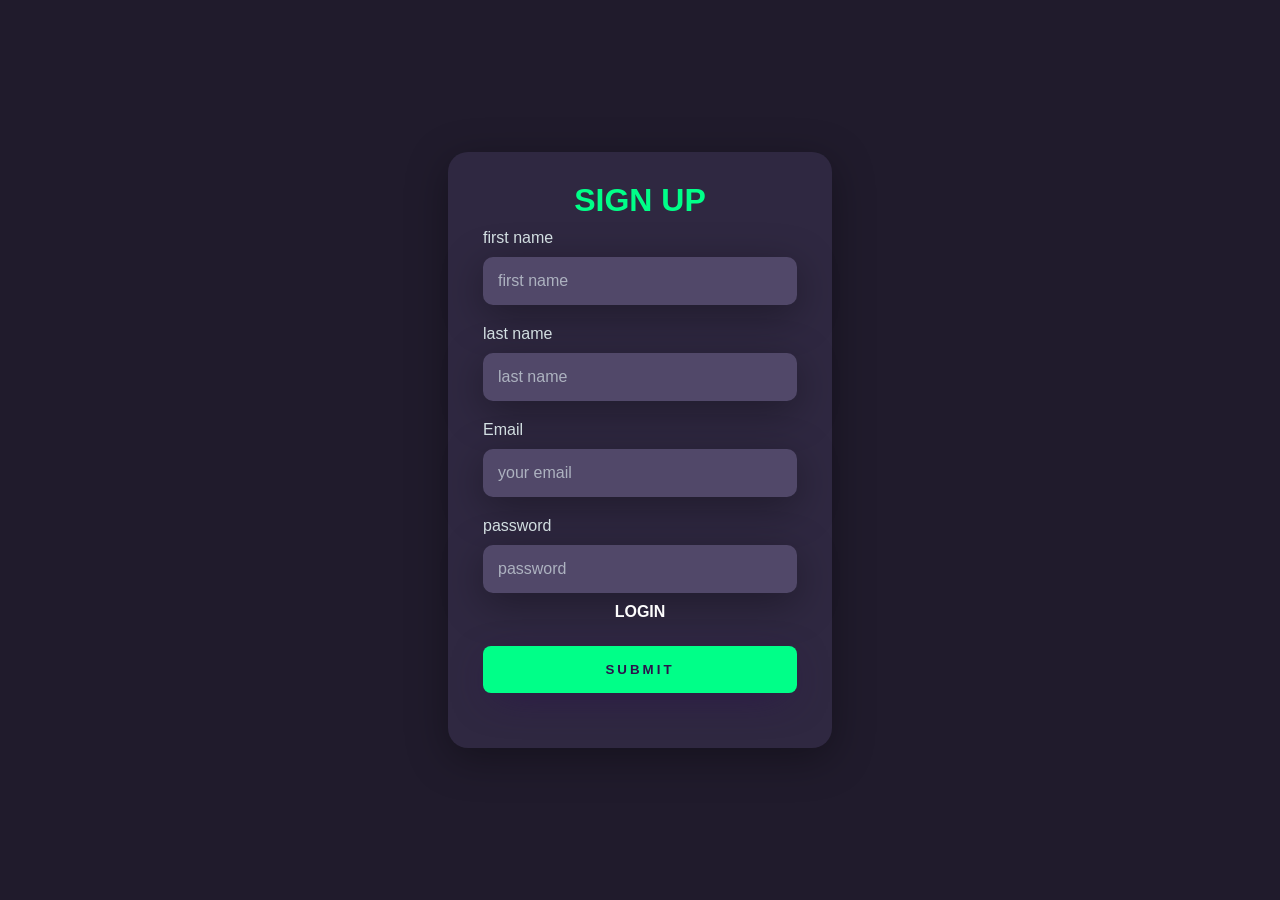
==== sign up.html @ 7a822834 "Add files via upload" ====
<!DOCTYPE html>
<html lang="en">
<head>
    <meta charset="UTF-8">
    <meta http-equiv="X-UA-Compatible" content="IE=edge">
    <meta name="viewport" content="width=device-width, initial-scale=1.0">
    <title>login</title>
    <link rel="stylesheet" href="style.css">
</head>
<body>
    <div class="main-login">
        
        <div class="right-login">
            <div class="card-login">
                <h1>SIGN UP</h1>
                <div class="textfiled">
                    <label for="username">first name</label>
                    <input type="text" id="username" placeholder="first name">
                </div>
                <div class="textfiled">
                    <label for="username">last  name</label>
                    <input type="text" id="username" placeholder="last name">
                </div>
                <div class="textfiled">
                    <label for="username">Email</label>
                    <input type="email" id="username" placeholder="your email">
                </div>
                <div class="textfiled">
                    <label for="pass">password</label>
                    <input type="password" id="pass" placeholder="password">
                </div>
                <div class="signforget">
                    <a href="index.html" ><b>LOGIN</b></a>
             </div>
                <button class="btn-login" type="submit">submit</button>
            </div>
        </div>
    </div>
</body>
</html>
---- style.css ----
@import url('https://fonts.googleapis.com/css2?family=Noto+Sans:wght@400;700&display=swap');
body{
	margin: 0;
	font-family: 'Noto sana ', sans-serif;
}
body * {
	box-sizing: border-box;
}

.main-login{
	width: 100vw;
	height: 100vh;
	background: #201b2c;
	display: flex;
	justify-content: center;
	align-items: center;
}
.left-login{
	width: 50vw;
	height:100vh;
	display: flex;
	justify-content: center;
	align-items: center;
	flex-direction: column;

}
.left-login >h1{
	font-size: 3vw;
	color: #77ffc0;
}

.right-login{
	width: 50vw;
	height:100vh;
	display: flex;
	justify-content: center;
	align-items: center;
	
}
.card-login{
	width: 60%;
	display: flex;
	justify-content: center;
	align-items: center;
	flex-direction: column;
	padding: 30px 35px ;
	background: #2f2841;
	border-radius: 20px;
	box-shadow: 0px 10px  40px #00000056;
	
}
.card-login >h1{
	color:#00ff88;
	font-weight: 800;
	margin: 0;
}

.textfiled{
	width: 100%;
	display: flex;
	flex-direction: column;
	align-items: flex-start;
	justify-content: center;
	margin: 10px;

}
.textfiled > input{
	width: 100%;
	border: none;
	border-radius: 10px;
	padding: 15px;
	background-color: #514869;
	font-size: 12pt;
	box-shadow: 0px 10px  40px #00000056;
	outline: none;
	box-sizing: border-box;
}

.textfiled > label {
	color: #f0ffffde;
	margin-bottom: 10px;
	
} 
.textfiled > input::placeholder{
	color:#f0ffff94;
	
}

.btn-login{
	width: 100%;
	padding: 16px 0px;
	margin: 25px;
	border: 20px ;
	border: none;
	border-radius: 8px;
	outline: none;
	text-transform:uppercase;
	font-weight: 800;
	letter-spacing: 3px;
	color: #2b134b;
	background: #00ff88;
	cursor: pointer;
	box-shadow: 0px 10px 40px -12px;


}
.signforget a{
	color: #fcfcfc;
	text-decoration: none;
	
}
@media only screen and (max-width: 950px){
	.card-login{
		width: 100%;
	}
}

@media only screen and (max-width: 600px){

	.main-login{
		flex-direction: column;
	}
.left-login >h1{
	display: none;
}
.left-login{
	width: 100%;
	height: auto;
}
.right-login{
	width: 100%;
	height: auto;
}

}
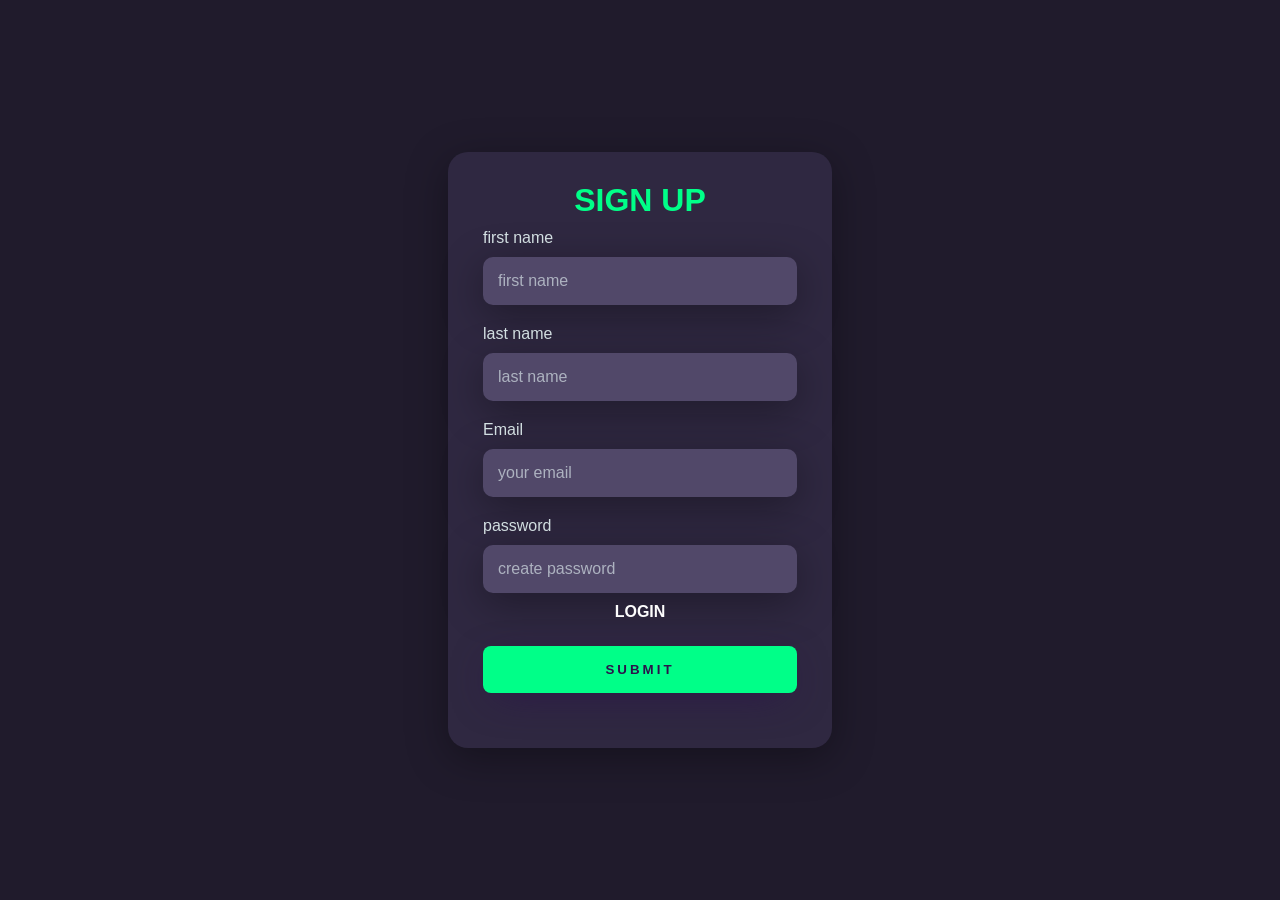
==== commit dbd8e469: "Update sign up.html" ====
--- a/sign up.html
+++ b/sign up.html
@@ -8,6 +8,7 @@
     <link rel="stylesheet" href="style.css">
 </head>
 <body>
+    <form>
     <div class="main-login">
         
         <div class="right-login">
@@ -27,7 +28,7 @@
                 </div>
                 <div class="textfiled">
                     <label for="pass">password</label>
-                    <input type="password" id="pass" placeholder="password">
+                    <input type="password" id="pass" placeholder="create password">
                 </div>
                 <div class="signforget">
                     <a href="index.html" ><b>LOGIN</b></a>
@@ -36,5 +37,6 @@
             </div>
         </div>
     </div>
+        </form>
 </body>
-</html>+</html>
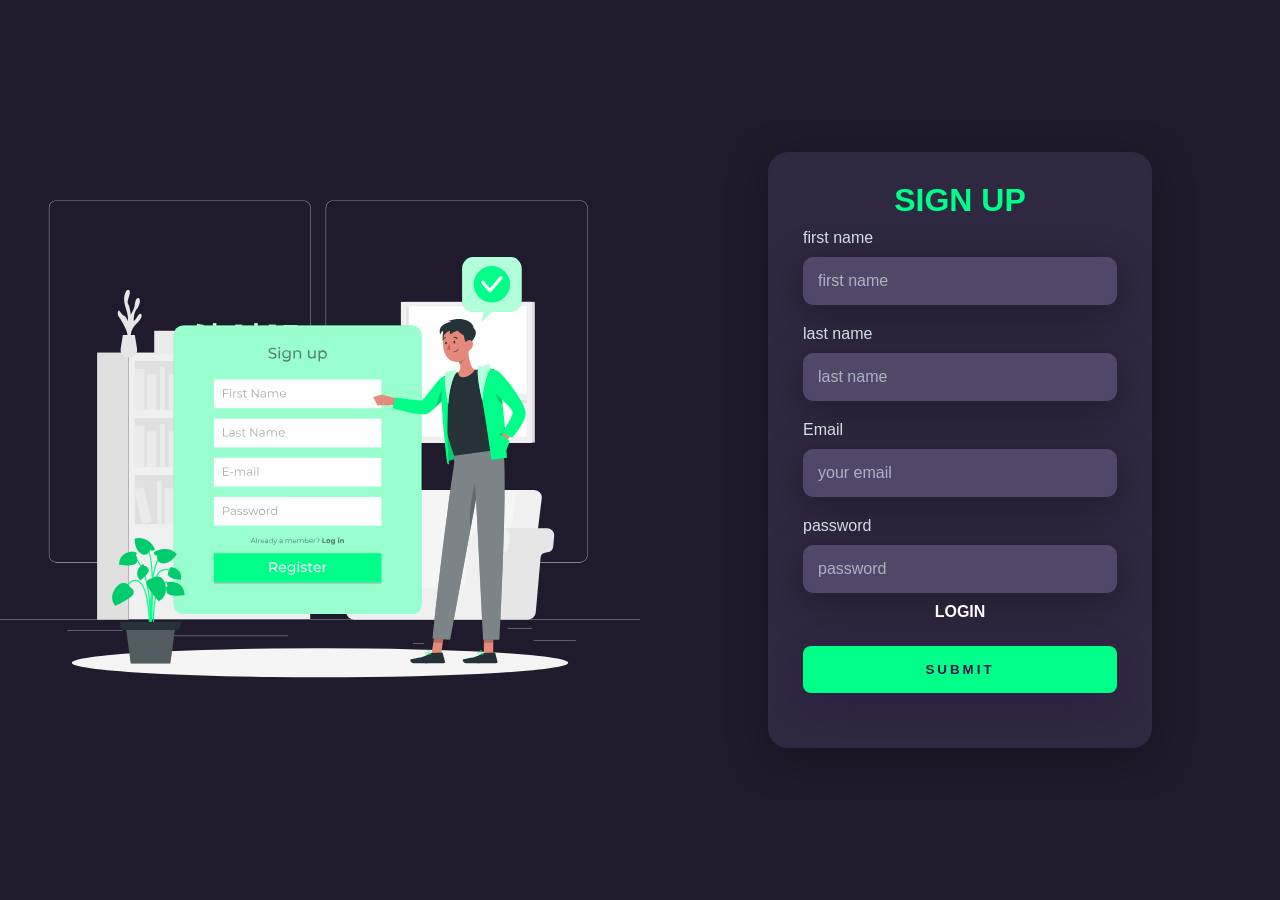
==== commit 3c0aefe6: "Update sign up.html" ====
--- a/sign up.html
+++ b/sign up.html
@@ -10,7 +10,10 @@
 <body>
     <form>
     <div class="main-login">
-        
+        <div class="left-login">
+            
+            <img  src="reg.svg" class="left-login-img" alt="LOGIN">
+        </div>
         <div class="right-login">
             <div class="card-login">
                 <h1>SIGN UP</h1>
@@ -28,8 +31,9 @@
                 </div>
                 <div class="textfiled">
                     <label for="pass">password</label>
-                    <input type="password" id="pass" placeholder="create password">
+                    <input type="password" id="pass" placeholder="password">
                 </div>
+                
                 <div class="signforget">
                     <a href="index.html" ><b>LOGIN</b></a>
              </div>
@@ -37,6 +41,6 @@
             </div>
         </div>
     </div>
-        </form>
+</form>
 </body>
 </html>
